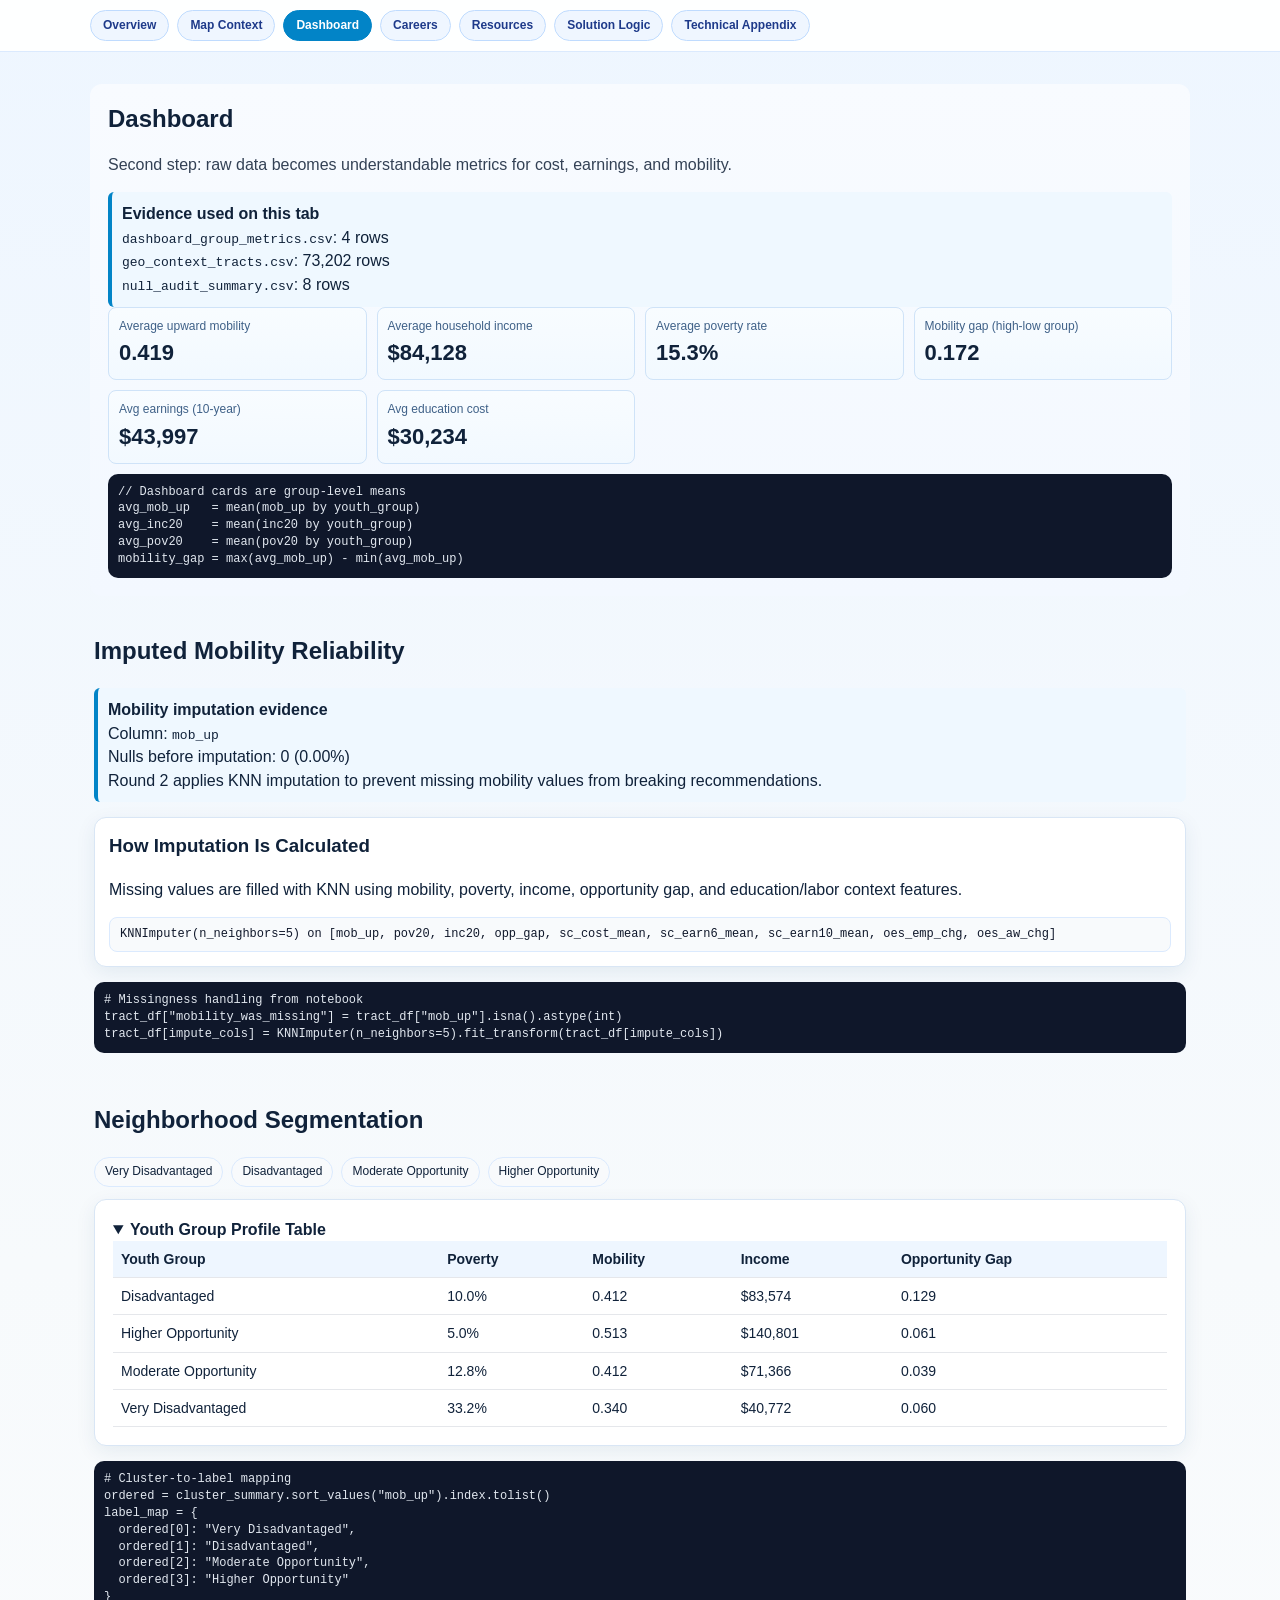
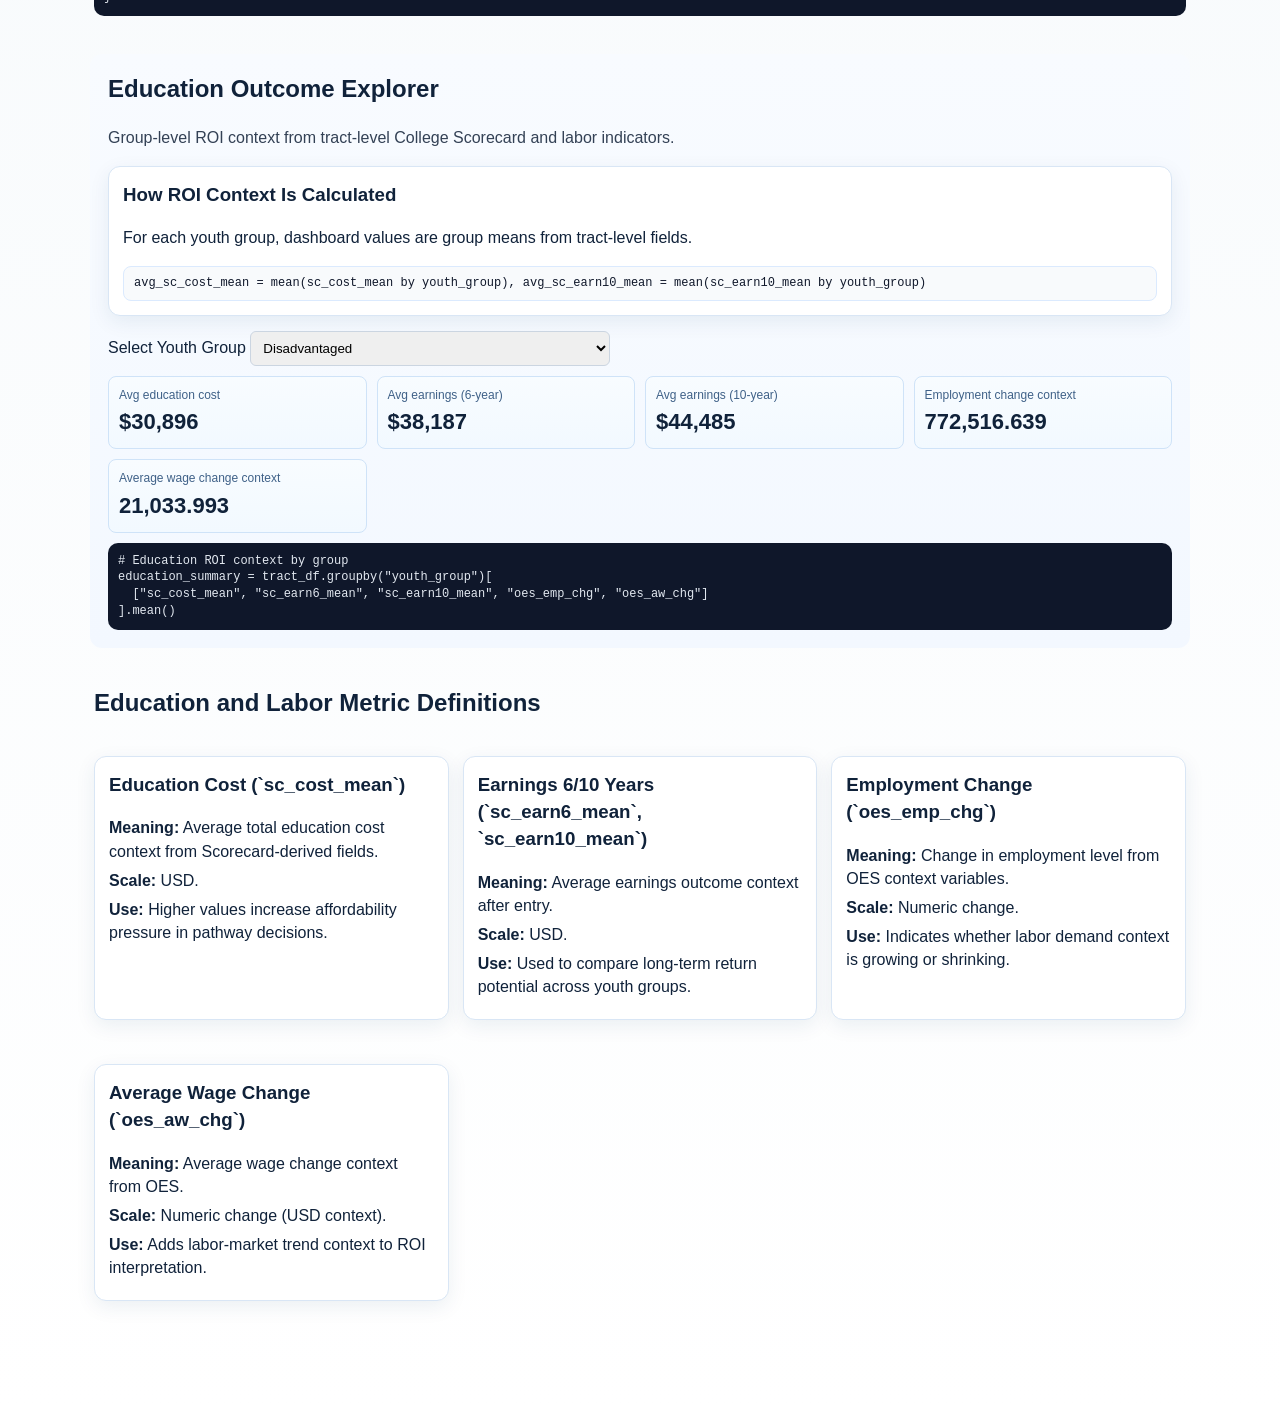
==== dashboard.html @ b9b9efe5 "Initial website publish Made-with: Cursor" ====
<!DOCTYPE html>
<html lang="en">
<head>
  <meta charset="UTF-8" />
  <meta name="viewport" content="width=device-width, initial-scale=1.0" />
  <title>Upward Mobility - Dashboard</title>
  <link rel="stylesheet" href="styles.css" />
</head>
<body class="page-dashboard">
  <nav class="top-nav" aria-label="Primary">
    <div class="container top-nav-inner">
      <a class="nav-overview" href="index.html">Overview</a>
      <a class="nav-problem" href="problem.html">Map Context</a>
      <a class="nav-dashboard" href="dashboard.html">Dashboard</a>
      <a class="nav-careers" href="careers.html">Careers</a>
      <a class="nav-resources" href="resources.html">Resources</a>
      <a class="nav-solution" href="solution.html">Solution Logic</a>
      <a class="nav-technical" href="technical.html">Technical Appendix</a>
    </div>
  </nav>
  <main class="container page-main">
    <section class="section page-intro alt-bg">
      <h1>Dashboard</h1>
      <p class="section-note">Second step: raw data becomes understandable metrics for cost, earnings, and mobility.</p>
      <div id="dashboard-evidence" class="metrics"></div>
      <div id="dashboard-metrics" class="stats-grid"></div>
      <div class="code-example"><code>// Dashboard cards are group-level means
avg_mob_up   = mean(mob_up by youth_group)
avg_inc20    = mean(inc20 by youth_group)
avg_pov20    = mean(pov20 by youth_group)
mobility_gap = max(avg_mob_up) - min(avg_mob_up)</code></div>
    </section>

    <section class="section">
      <h2>Imputed Mobility Reliability</h2>
      <div id="imputation-status" class="metrics"></div>
      <div class="card compact">
        <h3>How Imputation Is Calculated</h3>
        <p>Missing values are filled with KNN using mobility, poverty, income, opportunity gap, and education/labor context features.</p>
        <code class="formula">KNNImputer(n_neighbors=5) on [mob_up, pov20, inc20, opp_gap, sc_cost_mean, sc_earn6_mean, sc_earn10_mean, oes_emp_chg, oes_aw_chg]</code>
      </div>
      <div class="code-example"><code># Missingness handling from notebook
tract_df["mobility_was_missing"] = tract_df["mob_up"].isna().astype(int)
tract_df[impute_cols] = KNNImputer(n_neighbors=5).fit_transform(tract_df[impute_cols])</code></div>
    </section>
    <section class="section">
      <h2>Neighborhood Segmentation</h2>
      <div class="segment-chips"><span>Very Disadvantaged</span><span>Disadvantaged</span><span>Moderate Opportunity</span><span>Higher Opportunity</span></div>
      <details class="card technical" open>
        <summary>Youth Group Profile Table</summary>
        <div class="table-wrap">
          <table id="cluster-table">
            <thead><tr><th>Youth Group</th><th>Poverty</th><th>Mobility</th><th>Income</th><th>Opportunity Gap</th></tr></thead>
            <tbody></tbody>
          </table>
        </div>
      </details>
      <div class="code-example"><code># Cluster-to-label mapping
ordered = cluster_summary.sort_values("mob_up").index.tolist()
label_map = {
  ordered[0]: "Very Disadvantaged",
  ordered[1]: "Disadvantaged",
  ordered[2]: "Moderate Opportunity",
  ordered[3]: "Higher Opportunity"
}</code></div>
    </section>

    <section class="section alt-bg">
      <h2>Education Outcome Explorer</h2>
      <p class="section-note">
        Group-level ROI context from tract-level College Scorecard and labor indicators.
      </p>
      <div class="card compact">
        <h3>How ROI Context Is Calculated</h3>
        <p>For each youth group, dashboard values are group means from tract-level fields.</p>
        <code class="formula">avg_sc_cost_mean = mean(sc_cost_mean by youth_group), avg_sc_earn10_mean = mean(sc_earn10_mean by youth_group)</code>
      </div>
      <label for="education-group-filter">Select Youth Group</label>
      <select id="education-group-filter"></select>
      <div id="education-outcomes" class="stats-grid"></div>
      <div class="code-example"><code># Education ROI context by group
education_summary = tract_df.groupby("youth_group")[
  ["sc_cost_mean", "sc_earn6_mean", "sc_earn10_mean", "oes_emp_chg", "oes_aw_chg"]
].mean()</code></div>
    </section>

    <section class="section">
      <h2>Education and Labor Metric Definitions</h2>
      <div class="card-grid-3">
        <article class="card compact definition-card">
          <h3>Education Cost (`sc_cost_mean`)</h3>
          <p><strong>Meaning:</strong> Average total education cost context from Scorecard-derived fields.</p>
          <p><strong>Scale:</strong> USD.</p>
          <p><strong>Use:</strong> Higher values increase affordability pressure in pathway decisions.</p>
        </article>
        <article class="card compact definition-card">
          <h3>Earnings 6/10 Years (`sc_earn6_mean`, `sc_earn10_mean`)</h3>
          <p><strong>Meaning:</strong> Average earnings outcome context after entry.</p>
          <p><strong>Scale:</strong> USD.</p>
          <p><strong>Use:</strong> Used to compare long-term return potential across youth groups.</p>
        </article>
        <article class="card compact definition-card">
          <h3>Employment Change (`oes_emp_chg`)</h3>
          <p><strong>Meaning:</strong> Change in employment level from OES context variables.</p>
          <p><strong>Scale:</strong> Numeric change.</p>
          <p><strong>Use:</strong> Indicates whether labor demand context is growing or shrinking.</p>
        </article>
        <article class="card compact definition-card">
          <h3>Average Wage Change (`oes_aw_chg`)</h3>
          <p><strong>Meaning:</strong> Average wage change context from OES.</p>
          <p><strong>Scale:</strong> Numeric change (USD context).</p>
          <p><strong>Use:</strong> Adds labor-market trend context to ROI interpretation.</p>
        </article>
      </div>
    </section>
  </main>
  <script src="script.js"></script>
</body>
</html>
---- styles.css ----
* {
  box-sizing: border-box;
}

body {
  margin: 0;
  font-family: "Inter", "Segoe UI", Arial, sans-serif;
  background: linear-gradient(180deg, #eef6ff 0%, #f7fafc 42%, #ffffff 100%);
  color: #10223a;
  line-height: 1.45;
  scroll-behavior: smooth;
}

.container {
  width: min(1100px, 92%);
  margin: 0 auto;
}

.hero {
  padding: 34px 0 16px;
}

h1, h2, h3 {
  margin-top: 0;
}

.subtitle {
  color: #27496d;
  margin-top: 4px;
}

.tagline {
  font-size: 13px;
  color: #3f6188;
  margin-top: 6px;
}

.card {
  background: #ffffff;
  border: 1px solid #d9e6f5;
  border-radius: 12px;
  padding: 18px;
  margin: 15px 0;
  box-shadow: 0 6px 20px rgba(18, 58, 98, 0.08);
}

.grid-2 {
  display: grid;
  grid-template-columns: 1fr 1fr;
  gap: 16px;
}

.metrics {
  background: #eff8ff;
  border-left: 4px solid #0284c7;
  padding: 10px;
  margin-top: 10px;
  border-radius: 6px;
}

.decision-box {
  margin-top: 10px;
  background: #f0fdf4;
  border: 1px solid #bbf7d0;
  border-left: 4px solid #16a34a;
  border-radius: 6px;
  padding: 10px;
  color: #14532d;
}

.badge-prototype {
  display: inline-block;
  margin-bottom: 8px;
  background: #fff7ed;
  color: #9a3412;
  border: 1px solid #fdba74;
  border-radius: 999px;
  padding: 2px 10px;
  font-size: 12px;
  font-weight: 600;
}

.stats-grid {
  display: grid;
  grid-template-columns: repeat(4, minmax(0, 1fr));
  gap: 10px;
}

.stat-card {
  background: linear-gradient(180deg, #f8fcff 0%, #f2f9ff 100%);
  border: 1px solid #cfe3f8;
  border-radius: 8px;
  padding: 10px;
}

.stat-label {
  font-size: 12px;
  color: #3f6188;
}

.stat-value {
  font-size: 22px;
  font-weight: 700;
  margin-top: 2px;
}

.small-note {
  color: #64748b;
  font-size: 12px;
  margin-top: 8px;
}

#fairness ul {
  margin: 8px 0 0;
  padding-left: 18px;
}

.bars {
  margin-top: 10px;
}

.bar-row {
  display: grid;
  grid-template-columns: 90px 1fr 60px;
  align-items: center;
  gap: 8px;
  margin-bottom: 6px;
  font-size: 13px;
}

.bar-track {
  width: 100%;
  background: #ddeaf7;
  border-radius: 99px;
  overflow: hidden;
  height: 12px;
}

.bar-fill {
  height: 12px;
  background: linear-gradient(90deg, #0ea5e9, #14b8a6);
}

input, select {
  width: 100%;
  max-width: 360px;
  padding: 8px;
  border-radius: 6px;
  border: 1px solid #cbd5e1;
  margin-bottom: 10px;
}

.table-wrap {
  overflow-x: auto;
}

table {
  width: 100%;
  border-collapse: collapse;
  background: #fff;
}

th, td {
  border-bottom: 1px solid #e5e7eb;
  padding: 8px;
  text-align: left;
  font-size: 14px;
}

th {
  background: #eef6ff;
}

.footer {
  padding: 16px 0 30px;
  color: #335a84;
}

ol {
  padding-left: 18px;
}

.progress-card {
  background: #f8fbff;
  border: 1px solid #cfe3f8;
  border-radius: 8px;
  padding: 12px;
}

.hero {
  background: radial-gradient(circle at top right, #dbeafe 0%, transparent 45%);
  padding: 96px 0 40px;
  min-height: 82vh;
  display: flex;
  align-items: center;
}

.hero-inner {
  max-width: 1100px;
  display: grid;
  grid-template-columns: 1.2fr 0.8fr;
  gap: 18px;
  align-items: start;
}

.mission {
  max-width: 760px;
  color: #1f3a59;
}

.hero-actions {
  display: flex;
  gap: 10px;
  flex-wrap: wrap;
  margin-top: 14px;
}

.quick-nav {
  margin-top: 14px;
  display: flex;
  flex-wrap: wrap;
  gap: 8px;
}

.quick-nav a {
  text-decoration: none;
  font-size: 12px;
  border: 1px solid #bfdbfe;
  background: #eff6ff;
  color: #1e3a8a;
  border-radius: 999px;
  padding: 4px 10px;
  font-weight: 600;
}

.btn {
  display: inline-block;
  border-radius: 8px;
  padding: 8px 14px;
  text-decoration: none;
  border: 1px solid #94a3b8;
  cursor: pointer;
  font-weight: 600;
}

.btn-primary {
  background: #0284c7;
  color: #fff;
  border-color: #0284c7;
}

.btn-secondary {
  background: #fff;
  color: #0f172a;
}

.section {
  margin: 26px 0;
  scroll-margin-top: 86px;
  padding: 12px 4px;
}

.section-note {
  color: #334155;
}

.card-grid-3 {
  display: grid;
  grid-template-columns: repeat(3, minmax(0, 1fr));
  gap: 14px;
}

.compact {
  padding: 14px;
}

.flow {
  display: flex;
  align-items: center;
  gap: 8px;
  flex-wrap: wrap;
}

.flow-node {
  padding: 10px 12px;
  border-radius: 10px;
  background: #ecfeff;
  border: 1px solid #a5f3fc;
  color: #0c4a6e;
  font-weight: 600;
}

.flow-arrow {
  font-size: 20px;
  color: #0f766e;
}

.badge-grid {
  display: flex;
  gap: 8px;
  flex-wrap: wrap;
}

.source-badge {
  border: 1px solid #bfdbfe;
  background: #eff6ff;
  color: #1e3a8a;
  border-radius: 999px;
  font-size: 12px;
  padding: 5px 10px;
  font-weight: 600;
}

.segment-chips {
  display: flex;
  flex-wrap: wrap;
  gap: 8px;
  margin: 10px 0;
}

.segment-chips span {
  padding: 5px 10px;
  border: 1px solid #dbeafe;
  border-radius: 999px;
  background: #f8fafc;
  font-size: 12px;
}

.technical,
.technical-block {
  margin-top: 12px;
}

.technical summary,
.technical-block summary {
  cursor: pointer;
  font-weight: 600;
}

.top-nav {
  position: sticky;
  top: 0;
  z-index: 1000;
  background: rgba(255, 255, 255, 0.92);
  border-bottom: 1px solid #dbeafe;
  backdrop-filter: blur(6px);
}

.top-nav-inner {
  display: flex;
  gap: 8px;
  flex-wrap: wrap;
  padding: 10px 0;
}

.top-nav a {
  text-decoration: none;
  font-size: 12px;
  border: 1px solid #bfdbfe;
  background: #eff6ff;
  color: #1e3a8a;
  border-radius: 999px;
  padding: 6px 12px;
  font-weight: 600;
  transition: all 0.2s ease;
}

.top-nav a:hover {
  background: #dbeafe;
  border-color: #93c5fd;
}

body.page-overview .top-nav .nav-overview,
body.page-problem .top-nav .nav-problem,
body.page-solution .top-nav .nav-solution,
body.page-dashboard .top-nav .nav-dashboard,
body.page-careers .top-nav .nav-careers,
body.page-resources .top-nav .nav-resources,
body.page-technical .top-nav .nav-technical {
  background: #0284c7;
  border-color: #0284c7;
  color: #ffffff;
}

.hero-kpi-card {
  background: #ffffff;
  border: 1px solid #d9e6f5;
  border-radius: 12px;
  box-shadow: 0 6px 20px rgba(18, 58, 98, 0.08);
  padding: 16px;
}

.hero-kpi-card .kpi-row {
  display: flex;
  justify-content: space-between;
  padding: 8px 0;
  border-bottom: 1px solid #e2e8f0;
}

.hero-kpi-card .kpi-row:last-child {
  border-bottom: none;
}

.alt-bg {
  background: linear-gradient(180deg, #f8fbff 0%, #f3f8ff 100%);
  border-radius: 12px;
  padding: 18px;
}

.page-main {
  padding: 24px 0 54px;
  min-height: calc(100vh - 76px);
}

.page-intro {
  margin: 8px 0 20px;
}

.page-intro h1 {
  margin-bottom: 8px;
}

.calc-list {
  margin: 8px 0 0;
  padding-left: 18px;
}

.formula {
  display: block;
  margin-top: 6px;
  padding: 8px 10px;
  background: #f8fafc;
  border: 1px solid #dbeafe;
  border-radius: 8px;
  font-family: ui-monospace, SFMono-Regular, Menlo, Consolas, monospace;
  font-size: 12px;
  color: #0f172a;
}

.definition-card p {
  margin: 6px 0;
}

.code-example {
  margin-top: 10px;
  background: #0f172a;
  color: #e2e8f0;
  border-radius: 10px;
  padding: 10px;
  overflow-x: auto;
}

.code-example code {
  font-family: ui-monospace, SFMono-Regular, Menlo, Consolas, monospace;
  font-size: 12px;
  line-height: 1.4;
  white-space: pre;
  display: block;
}

.state-map {
  margin-top: 12px;
  position: relative;
  border: 1px solid #dbeafe;
  border-radius: 12px;
  background: radial-gradient(circle at 70% 15%, #f8fbff 0%, #eaf4ff 40%, #e4efff 100%);
  overflow: hidden;
  min-height: 460px;
}

.state-map > div,
.state-map .js-plotly-plot {
  width: 100%;
  height: 460px;
}

.state-map svg {
  width: 100%;
  height: 460px;
  display: block;
}

.us-water {
  fill: #e6f2ff;
}

.us-outline {
  fill: #f8fafc;
  stroke: #93a4be;
  stroke-width: 2.2;
}

.us-inset-box {
  fill: rgba(255, 255, 255, 0.75);
  stroke: #bfdbfe;
  stroke-width: 1.2;
  stroke-dasharray: 4 3;
}

.us-inset-label {
  font-size: 11px;
  fill: #475569;
  font-weight: 700;
}

.state-marker {
  position: absolute;
  width: 14px;
  height: 14px;
  border-radius: 999px;
  border: 1px solid rgba(15, 23, 42, 0.65);
  transform: translate(-50%, -50%);
  cursor: pointer;
  transition: transform 0.14s ease, box-shadow 0.14s ease, border-color 0.14s ease;
}

.state-marker:hover {
  transform: translate(-50%, -50%) scale(1.14);
  border-color: #0c4a6e;
}

.state-marker.active {
  box-shadow: 0 0 0 4px rgba(2, 132, 199, 0.34);
  border-color: #075985;
}

.state-marker-label {
  position: absolute;
  transform: translate(-50%, 10px);
  font-size: 9px;
  font-weight: 700;
  color: #334155;
  pointer-events: none;
  opacity: 0.9;
  display: none;
}

.state-popup {
  position: absolute;
  z-index: 7;
  min-width: 220px;
  max-width: 280px;
  background: #ffffff;
  border: 1px solid #bfdbfe;
  border-radius: 10px;
  box-shadow: 0 14px 30px rgba(15, 23, 42, 0.2);
  padding: 10px 12px;
  font-size: 12px;
  line-height: 1.35;
}

.state-popup h4 {
  margin: 0 0 6px;
  font-size: 13px;
}

.state-tooltip {
  position: absolute;
  z-index: 6;
  background: rgba(15, 23, 42, 0.92);
  color: #fff;
  border-radius: 7px;
  padding: 4px 7px;
  font-size: 11px;
  pointer-events: none;
  transform: translate(-50%, -120%);
  white-space: nowrap;
}

.map-legend {
  display: flex;
  align-items: center;
  gap: 8px;
  margin-top: 8px;
}

.map-legend-bar {
  height: 10px;
  width: 180px;
  border-radius: 999px;
  border: 1px solid #bfdbfe;
  background: linear-gradient(90deg, hsl(200, 85%, 90%), hsl(200, 85%, 52%));
}

.explorer-table-wrap {
  max-height: 420px;
  overflow: auto;
  border: 1px solid #dbeafe;
  border-radius: 10px;
}

.explorer-table-wrap thead th {
  position: sticky;
  top: 0;
  z-index: 2;
}

.journey-flow .flow-node {
  background: #f0f9ff;
  border-color: #bae6fd;
}

@media (max-width: 850px) {
  .grid-2 {
    grid-template-columns: 1fr;
  }

  .stats-grid {
    grid-template-columns: 1fr 1fr;
  }

  .card-grid-3 {
    grid-template-columns: 1fr;
  }

  .hero-inner {
    grid-template-columns: 1fr;
  }

  .hero {
    min-height: auto;
    padding-top: 86px;
  }

  .page-main {
    padding-top: 18px;
  }
}
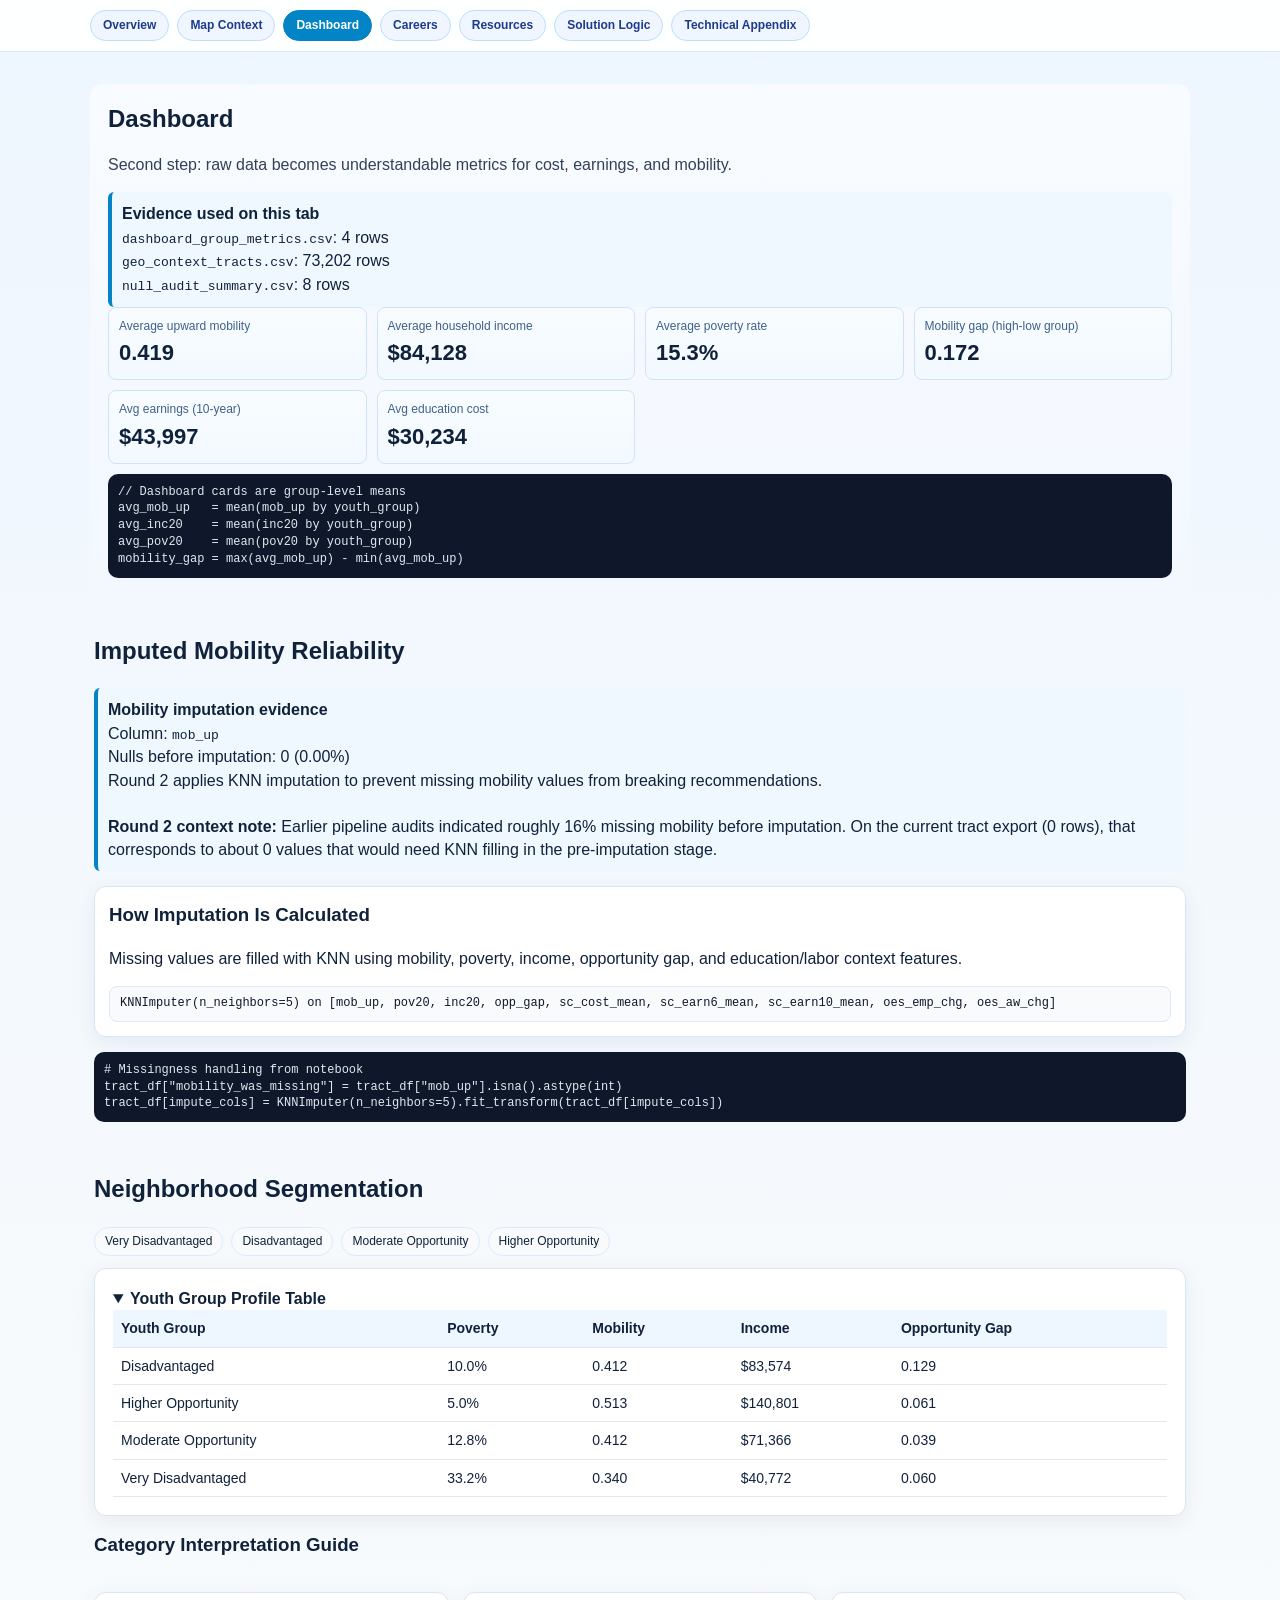
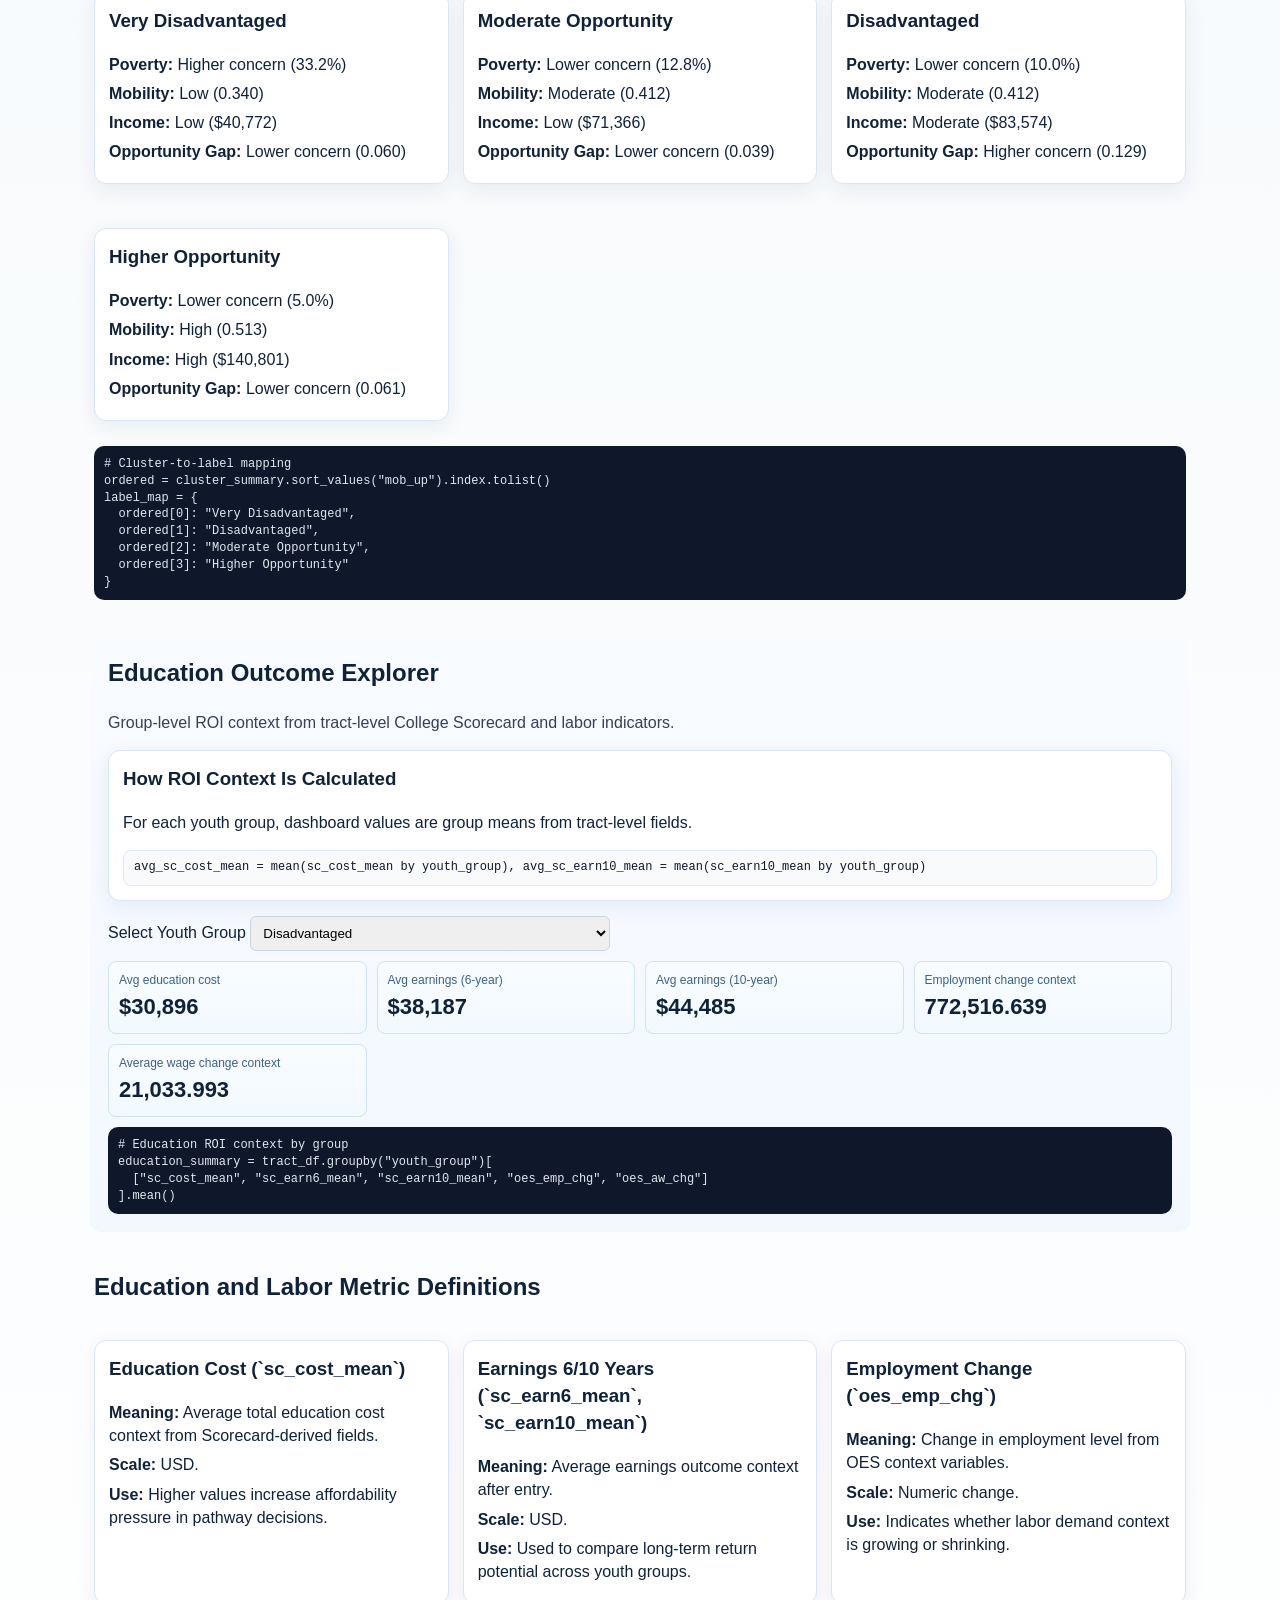
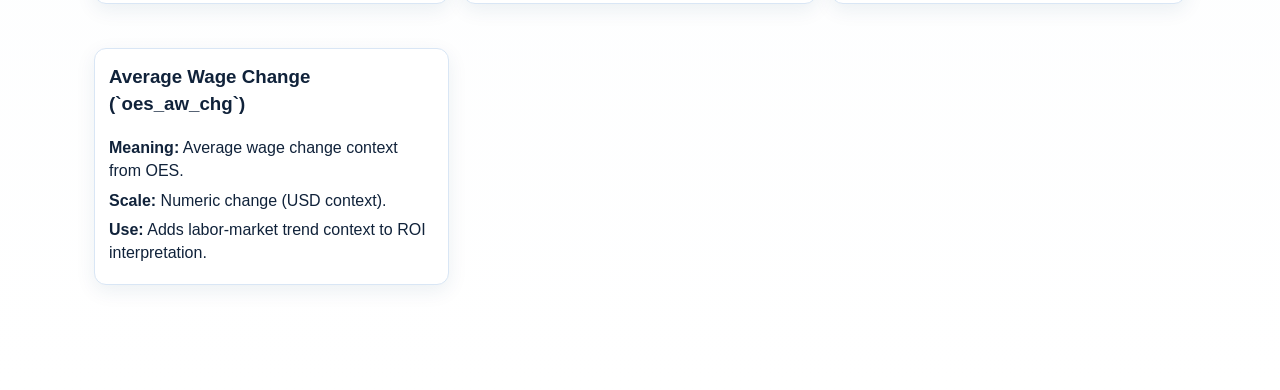
==== commit 178f02fb: "Update imputation context and dashboard categorization Made-with: Cursor" ====
--- a/dashboard.html
+++ b/dashboard.html
@@ -55,6 +55,8 @@
           </table>
         </div>
       </details>
+      <h3>Category Interpretation Guide</h3>
+      <div id="context-category-guide" class="card-grid-3"></div>
       <div class="code-example"><code># Cluster-to-label mapping
 ordered = cluster_summary.sort_values("mob_up").index.tolist()
 label_map = {
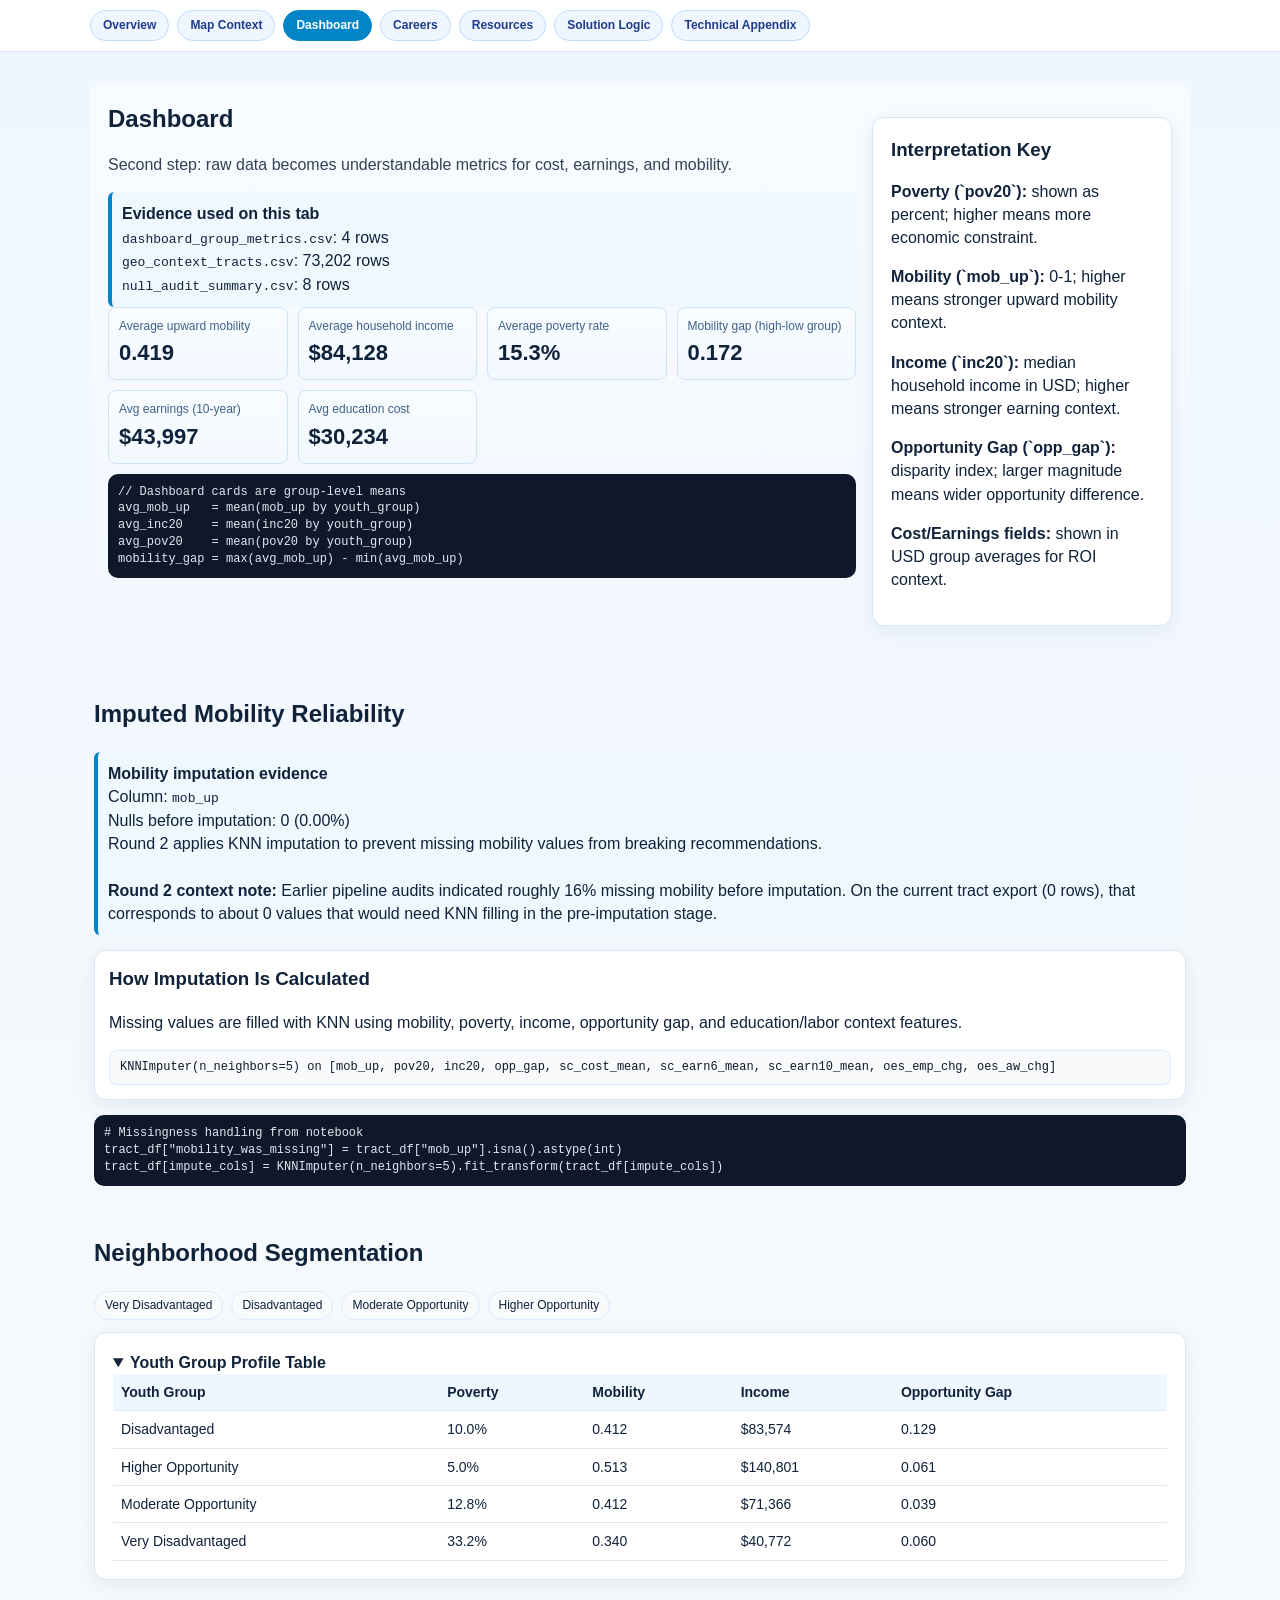
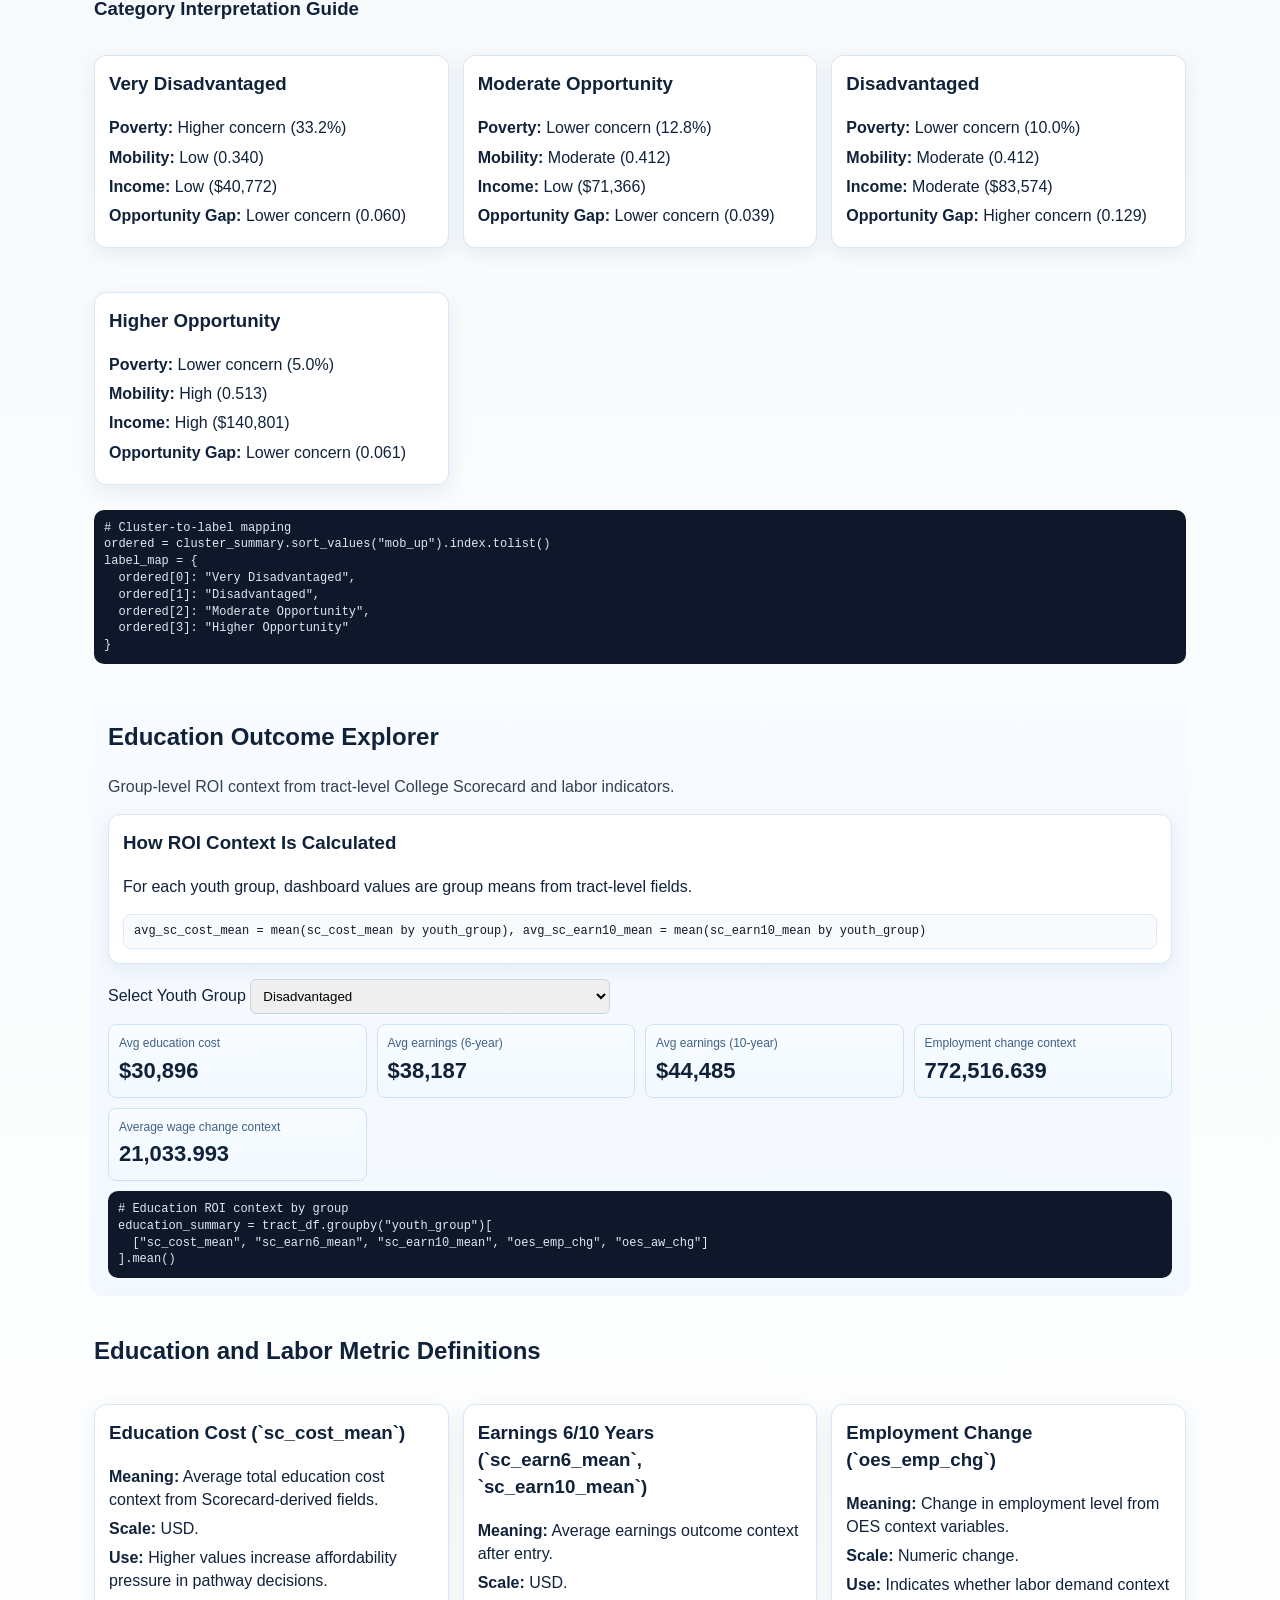
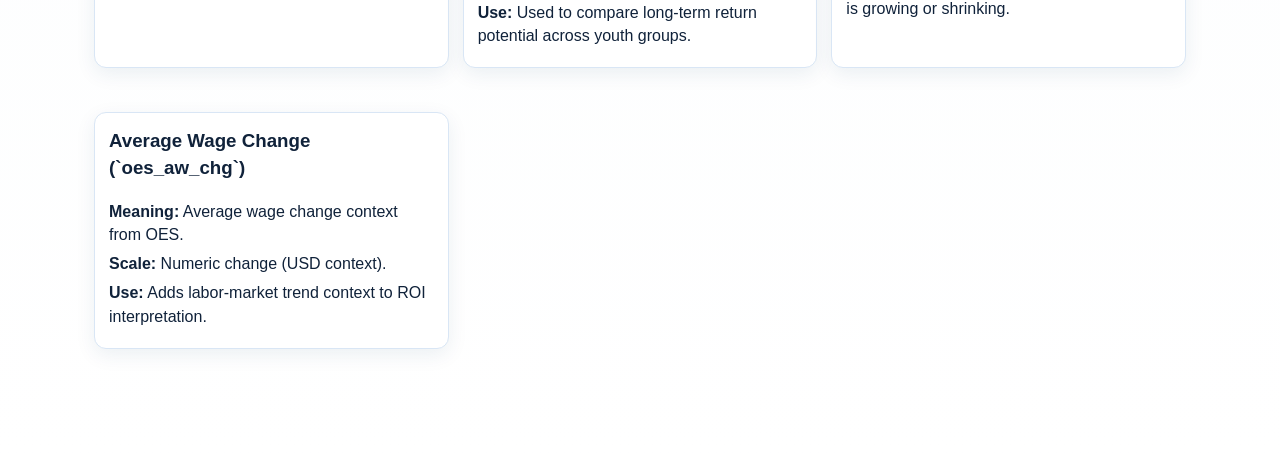
==== commit 5b389078: "Add side interpretation keys for dashboard and careers Made-with: Cursor" ====
--- a/dashboard.html
+++ b/dashboard.html
@@ -20,15 +20,27 @@
   </nav>
   <main class="container page-main">
     <section class="section page-intro alt-bg">
-      <h1>Dashboard</h1>
-      <p class="section-note">Second step: raw data becomes understandable metrics for cost, earnings, and mobility.</p>
-      <div id="dashboard-evidence" class="metrics"></div>
-      <div id="dashboard-metrics" class="stats-grid"></div>
-      <div class="code-example"><code>// Dashboard cards are group-level means
+      <div class="with-side-key">
+        <div>
+          <h1>Dashboard</h1>
+          <p class="section-note">Second step: raw data becomes understandable metrics for cost, earnings, and mobility.</p>
+          <div id="dashboard-evidence" class="metrics"></div>
+          <div id="dashboard-metrics" class="stats-grid"></div>
+          <div class="code-example"><code>// Dashboard cards are group-level means
 avg_mob_up   = mean(mob_up by youth_group)
 avg_inc20    = mean(inc20 by youth_group)
 avg_pov20    = mean(pov20 by youth_group)
 mobility_gap = max(avg_mob_up) - min(avg_mob_up)</code></div>
+        </div>
+        <aside class="card side-key">
+          <h3>Interpretation Key</h3>
+          <p><strong>Poverty (`pov20`):</strong> shown as percent; higher means more economic constraint.</p>
+          <p><strong>Mobility (`mob_up`):</strong> 0-1; higher means stronger upward mobility context.</p>
+          <p><strong>Income (`inc20`):</strong> median household income in USD; higher means stronger earning context.</p>
+          <p><strong>Opportunity Gap (`opp_gap`):</strong> disparity index; larger magnitude means wider opportunity difference.</p>
+          <p><strong>Cost/Earnings fields:</strong> shown in USD group averages for ROI context.</p>
+        </aside>
+      </div>
     </section>
 
     <section class="section">
--- a/styles.css
+++ b/styles.css
@@ -439,6 +439,31 @@
 
 .definition-card p {
   margin: 6px 0;
+}
+
+.with-side-key {
+  display: grid;
+  grid-template-columns: minmax(0, 1fr) 300px;
+  gap: 16px;
+  align-items: start;
+}
+
+.side-key {
+  position: sticky;
+  top: 82px;
+}
+
+.side-key h3 {
+  margin-bottom: 8px;
+}
+
+.key-list {
+  margin: 8px 0 0;
+  padding-left: 16px;
+}
+
+.key-list li {
+  margin-bottom: 6px;
 }
 
 .code-example {
@@ -625,4 +650,12 @@
   .page-main {
     padding-top: 18px;
   }
-}
+
+  .with-side-key {
+    grid-template-columns: 1fr;
+  }
+
+  .side-key {
+    position: static;
+  }
+}
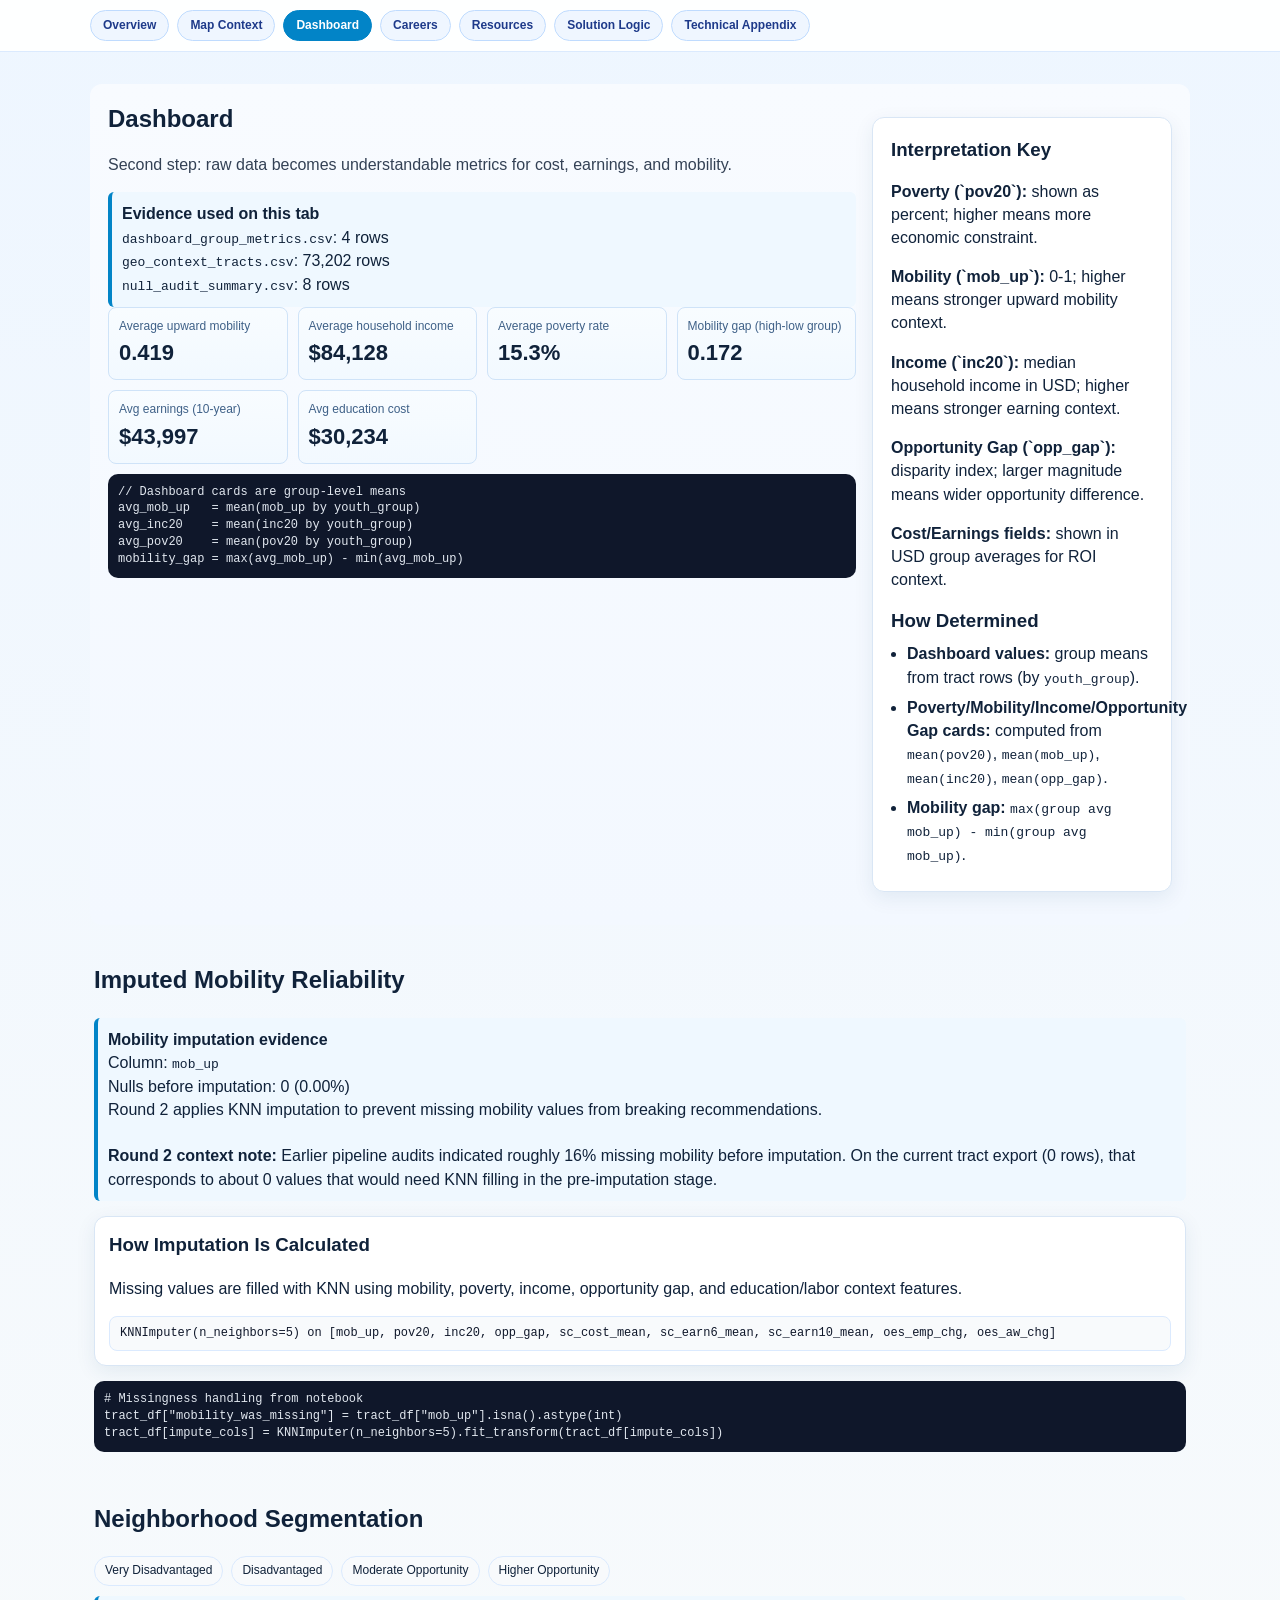
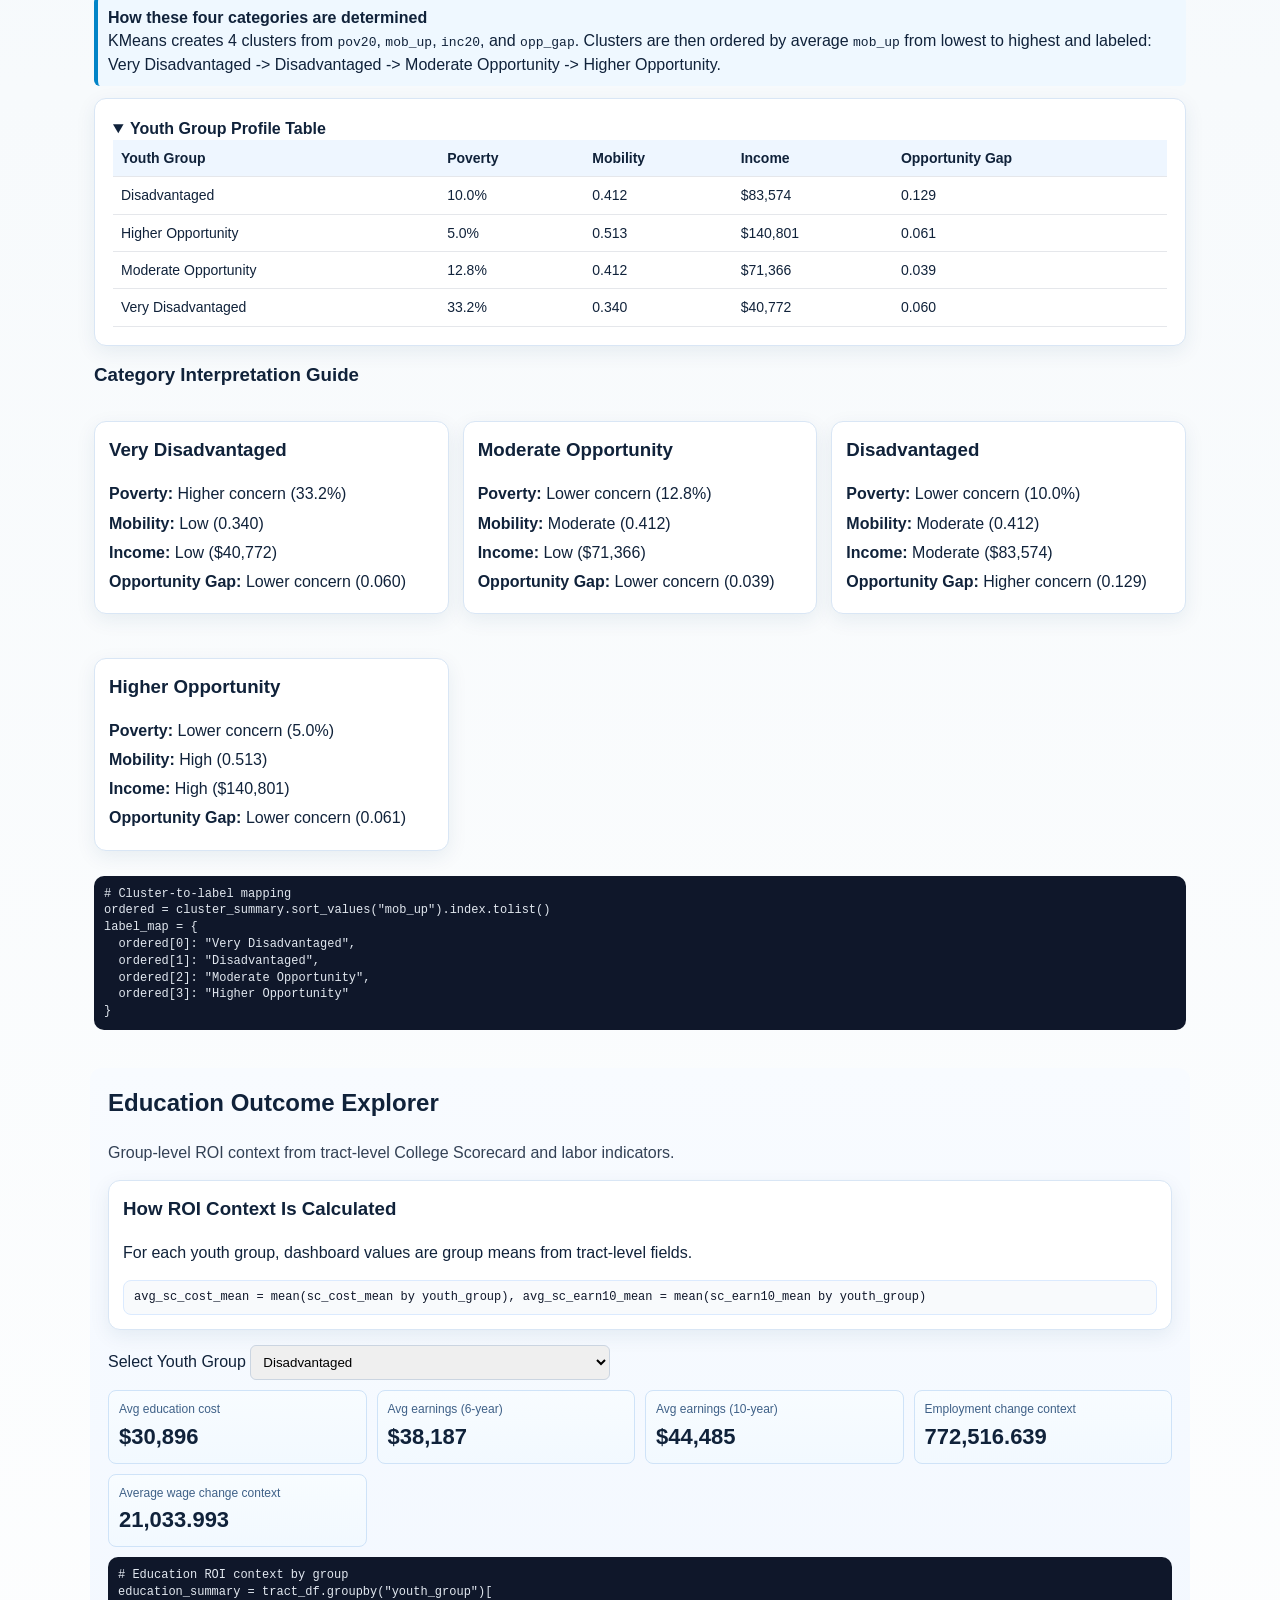
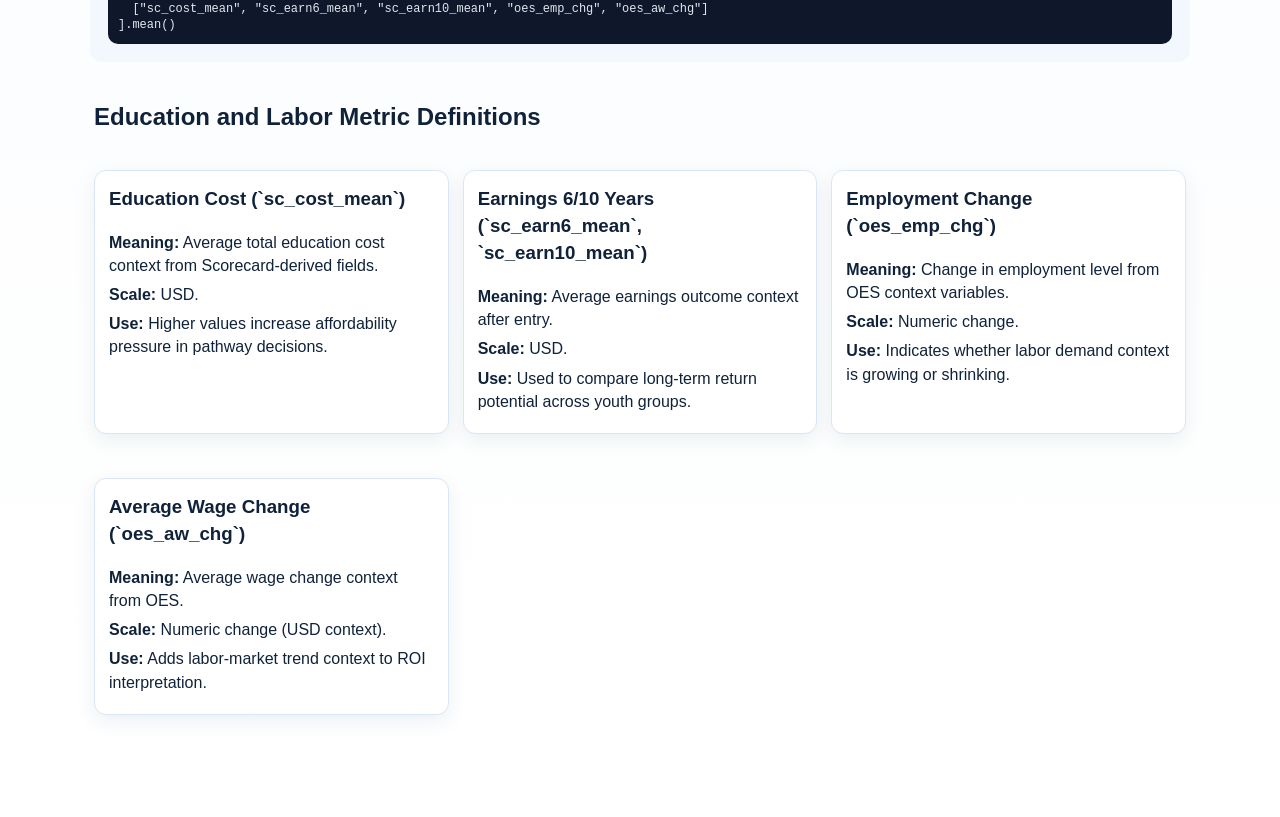
==== commit ba33f157: "Add determination keys for dashboard and careers metrics Made-with: Cursor" ====
--- a/dashboard.html
+++ b/dashboard.html
@@ -39,6 +39,12 @@
           <p><strong>Income (`inc20`):</strong> median household income in USD; higher means stronger earning context.</p>
           <p><strong>Opportunity Gap (`opp_gap`):</strong> disparity index; larger magnitude means wider opportunity difference.</p>
           <p><strong>Cost/Earnings fields:</strong> shown in USD group averages for ROI context.</p>
+          <h3>How Determined</h3>
+          <ul class="key-list">
+            <li><strong>Dashboard values:</strong> group means from tract rows (by <code>youth_group</code>).</li>
+            <li><strong>Poverty/Mobility/Income/Opportunity Gap cards:</strong> computed from <code>mean(pov20)</code>, <code>mean(mob_up)</code>, <code>mean(inc20)</code>, <code>mean(opp_gap)</code>.</li>
+            <li><strong>Mobility gap:</strong> <code>max(group avg mob_up) - min(group avg mob_up)</code>.</li>
+          </ul>
         </aside>
       </div>
     </section>
@@ -58,6 +64,12 @@
     <section class="section">
       <h2>Neighborhood Segmentation</h2>
       <div class="segment-chips"><span>Very Disadvantaged</span><span>Disadvantaged</span><span>Moderate Opportunity</span><span>Higher Opportunity</span></div>
+      <div class="metrics">
+        <strong>How these four categories are determined</strong><br />
+        KMeans creates 4 clusters from <code>pov20</code>, <code>mob_up</code>, <code>inc20</code>, and <code>opp_gap</code>.
+        Clusters are then ordered by average <code>mob_up</code> from lowest to highest and labeled:
+        Very Disadvantaged -> Disadvantaged -> Moderate Opportunity -> Higher Opportunity.
+      </div>
       <details class="card technical" open>
         <summary>Youth Group Profile Table</summary>
         <div class="table-wrap">
